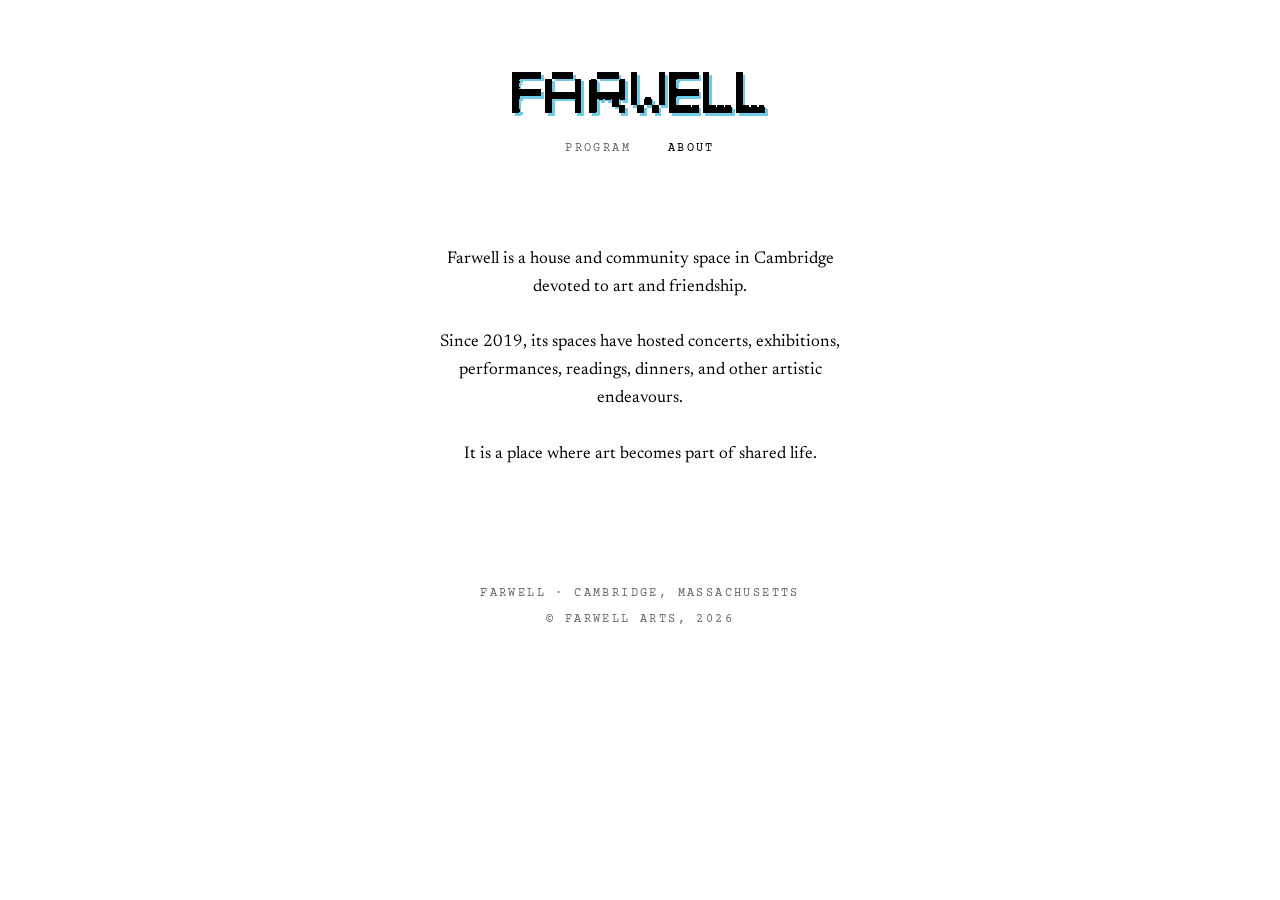
==== about.html @ 5a419f53 "An about page, and a nav to reach it Three sentences on what Farwell is, set in the same centred col" ====
<!DOCTYPE html>
<html lang="en">
<head>
<meta charset="utf-8">
<meta name="viewport" content="width=device-width, initial-scale=1">
<title>Farwell Arts &mdash; About</title>
<meta name="description" content="Farwell is a house and community space in Cambridge devoted to art and friendship.">
<link rel="preconnect" href="https://fonts.googleapis.com">
<link rel="preconnect" href="https://fonts.gstatic.com" crossorigin>
<link href="https://fonts.googleapis.com/css2?family=Courier+Prime:wght@400&family=Newsreader:ital,opsz,wght@0,6..72,400;1,6..72,400&display=swap" rel="stylesheet">
<link rel="stylesheet" href="style.css">
</head>
<body>
<div class="shell">

  <header>
    <h1 class="mark"><img src="farwell.svg" alt="Farwell" width="192" height="33"></h1>
    <nav class="nav">
      <a href="index.html">Program</a>
      <a href="about.html" aria-current="page">About</a>
    </nav>
  </header>

  <main>
    <div class="about">
      <p>Farwell is a house and community space in Cambridge devoted to art and friendship.</p>
      <p>Since 2019, its spaces have hosted concerts, exhibitions, performances, readings, dinners, and other artistic endeavours.</p>
      <p>It is a place where art becomes part of shared life.</p>
    </div>
  </main>

  <footer class="colophon">
    <div>Farwell &middot; Cambridge, Massachusetts</div>
    <div>&copy; Farwell Arts, 2026</div>
  </footer>

</div>
</body>
</html>
---- style.css ----
/* --------------------------------------------------------------------------
   farwell-arts.org
   One centred column on white. Hierarchy comes from case and space.
   Section labels are tracked-out mono; titles are italic; everything else
   sits quietly beneath them.
   -------------------------------------------------------------------------- */

:root {
  --paper: #ffffff;
  --ink:   #000000;
  --quiet: #6b6b6b;

  --serif: "Newsreader", "Times New Roman", Times, serif;
  --mono:  "Courier Prime", ui-monospace, "SF Mono", Menlo, Courier, monospace;
}

* { box-sizing: border-box; }

html { -webkit-text-size-adjust: 100%; }

body {
  margin: 0;
  background: var(--paper);
  color: var(--ink);
  font-family: var(--serif);
  font-size: 1.0625rem;
  line-height: 1.5;
  font-weight: 400;
  text-align: center;
  -webkit-font-smoothing: antialiased;
  text-rendering: optimizeLegibility;
}

.shell {
  max-width: 38rem;
  margin: 0 auto;
  padding: 4.5rem 1.5rem 6rem;
}

/* ---- masthead ------------------------------------------------------------ */

.mark {
  margin: 0 0 1.5rem;
  font-size: inherit;
  font-weight: 400;
}

/* the wordmark is drawn, not set */
.mark img {
  display: block;
  width: 16rem;
  max-width: 78%;
  height: auto;
  margin: 0 auto;
}

/* ---- navigation ---------------------------------------------------------- */

.nav {
  font-family: var(--mono);
  font-size: 0.75rem;
  letter-spacing: 0.2em;
  text-transform: uppercase;
  margin: 1.4rem 0 0;
}

.nav a {
  color: var(--quiet);
  text-decoration: none;
  margin: 0 0.85rem;
}
.nav a:hover { color: var(--ink); }
.nav a[aria-current="page"] { color: var(--ink); }

/* ---- about --------------------------------------------------------------- */

.about {
  max-width: 26rem;
  margin: 5.5rem auto 0;
}

.about p { margin: 0 0 1.7rem; line-height: 1.65; }
.about p:last-child { margin-bottom: 0; }

/* ---- section labels ------------------------------------------------------ */

.label {
  font-family: var(--mono);
  font-size: 0.9375rem;
  font-weight: 400;
  letter-spacing: 0.2em;
  text-transform: uppercase;
  margin: 5.5rem 0 2.25rem;
}

/* ---- entries ------------------------------------------------------------- */

.event { margin: 0 0 2.75rem; }
.event:last-child { margin-bottom: 0; }

.event .title {
  display: block;
  font-style: italic;
  font-size: 1.25rem;
  line-height: 1.4;
}

.event .with,
.event .when {
  display: block;
  line-height: 1.55;
}

.event .when { color: var(--quiet); }

.event .note {
  display: block;
  color: var(--quiet);
  font-size: 0.9375rem;
  line-height: 1.6;
  max-width: 27rem;
  margin: 0.55rem auto 0;
}

/* ---- footer -------------------------------------------------------------- */

.colophon {
  font-family: var(--mono);
  font-size: 0.75rem;
  letter-spacing: 0.2em;
  text-transform: uppercase;
  color: var(--quiet);
  margin-top: 7rem;
  line-height: 2.2;
}

/* ---- small screens ------------------------------------------------------- */

@media (max-width: 34rem) {
  .shell { padding: 3rem 1.25rem 4.5rem; }
  .label { margin: 4rem 0 2rem; }
  .event { margin-bottom: 2.5rem; }
  .event .title { font-size: 1.1875rem; }
}
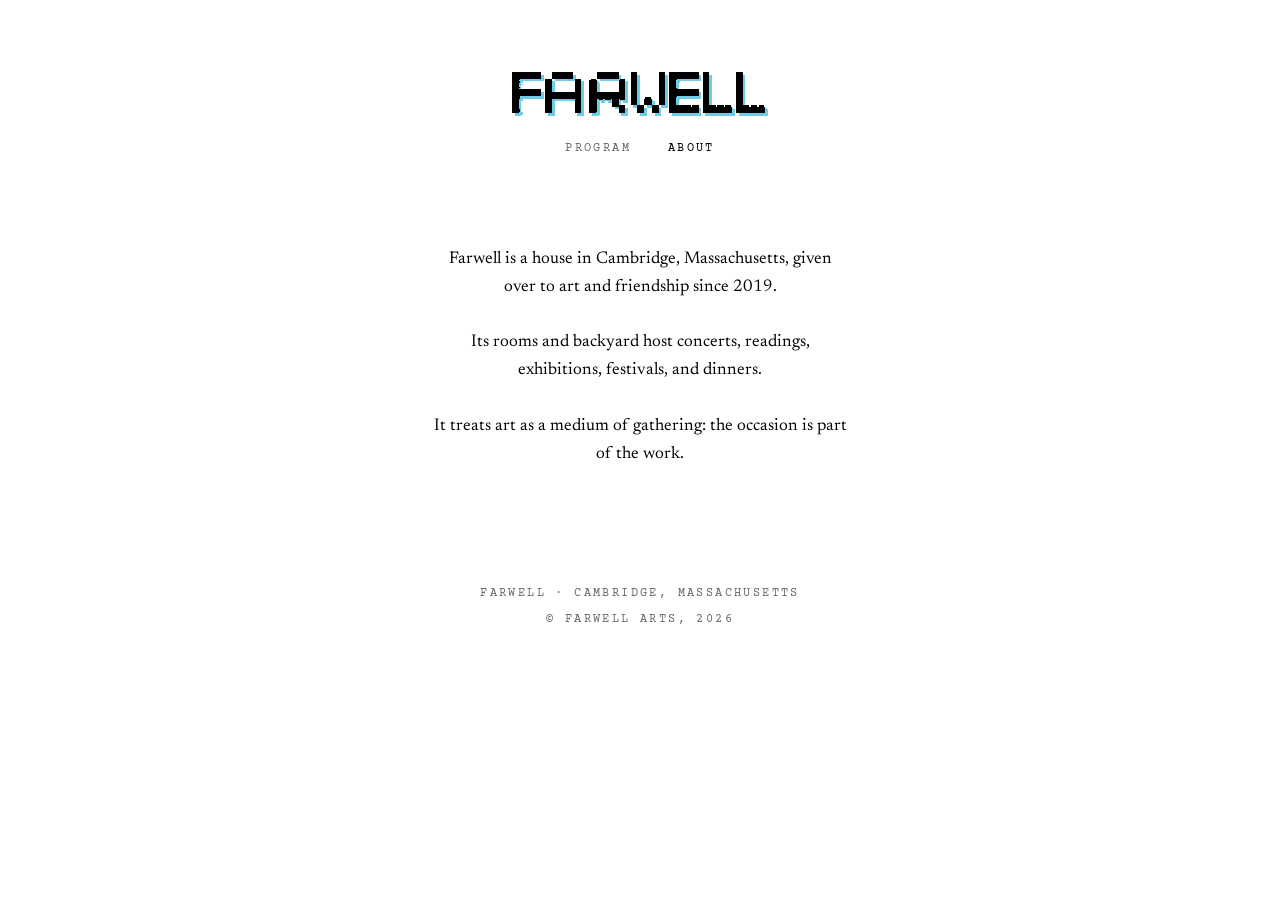
==== commit 2fe961da: "Rewrite the about text Three sentences that state what the house is, what happens in it, and what it" ====
--- a/about.html
+++ b/about.html
@@ -4,7 +4,7 @@
 <meta charset="utf-8">
 <meta name="viewport" content="width=device-width, initial-scale=1">
 <title>Farwell Arts &mdash; About</title>
-<meta name="description" content="Farwell is a house and community space in Cambridge devoted to art and friendship.">
+<meta name="description" content="Farwell is a house in Cambridge, Massachusetts, given over to art and friendship since 2019.">
 <link rel="preconnect" href="https://fonts.googleapis.com">
 <link rel="preconnect" href="https://fonts.gstatic.com" crossorigin>
 <link href="https://fonts.googleapis.com/css2?family=Courier+Prime:wght@400&family=Newsreader:ital,opsz,wght@0,6..72,400;1,6..72,400&display=swap" rel="stylesheet">
@@ -23,9 +23,9 @@
 
   <main>
     <div class="about">
-      <p>Farwell is a house and community space in Cambridge devoted to art and friendship.</p>
-      <p>Since 2019, its spaces have hosted concerts, exhibitions, performances, readings, dinners, and other artistic endeavours.</p>
-      <p>It is a place where art becomes part of shared life.</p>
+      <p>Farwell is a house in Cambridge, Massachusetts, given over to art and friendship since 2019.</p>
+      <p>Its rooms and backyard host concerts, readings, exhibitions, festivals, and dinners.</p>
+      <p>It treats art as a medium of gathering: the occasion is part of the work.</p>
     </div>
   </main>
 
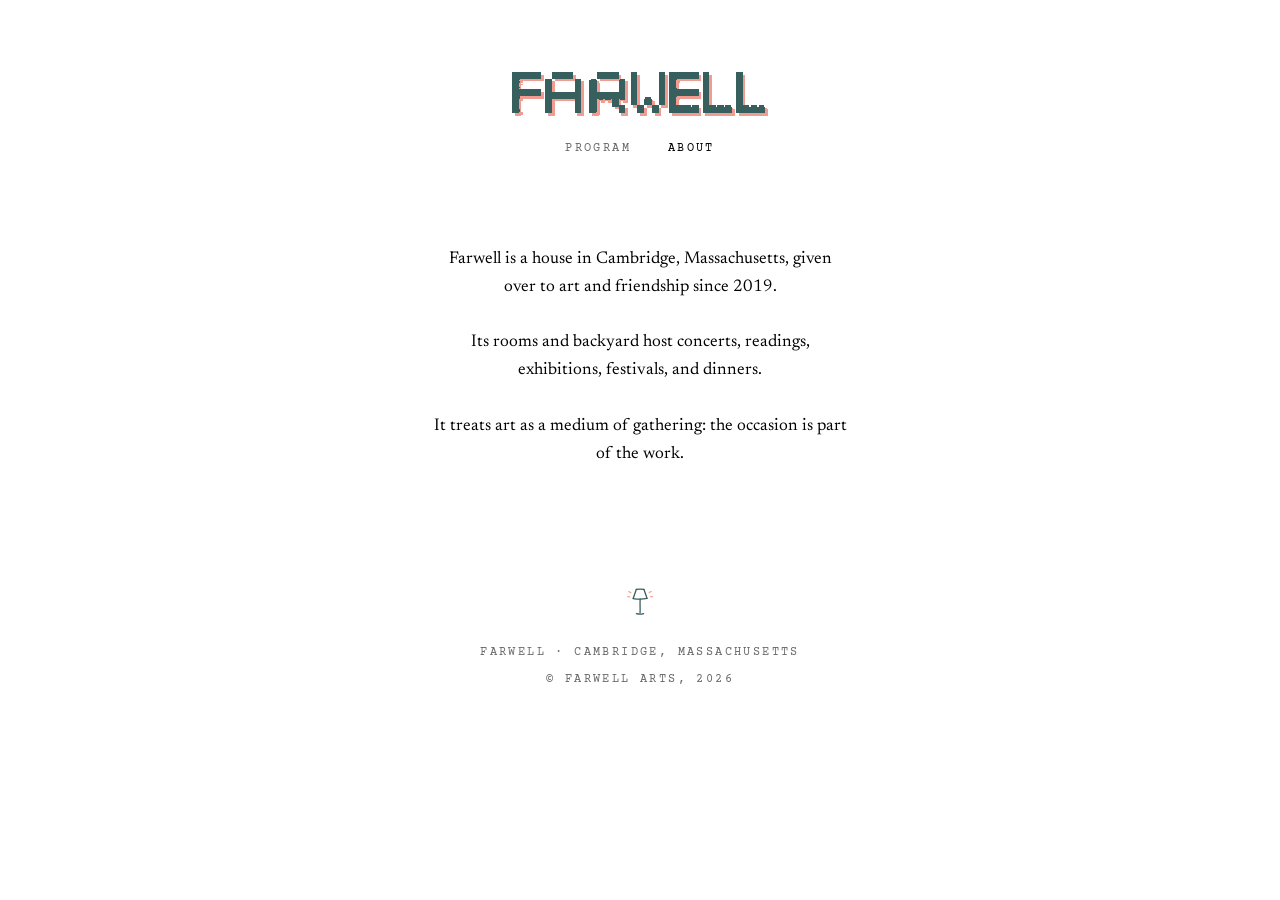
==== commit e7c3f3d7: "A lamp for the favicon and the colophon The floor lamp from the backyard, drawn as a six-stroke line" ====
--- a/about.html
+++ b/about.html
@@ -8,6 +8,7 @@
 <link rel="preconnect" href="https://fonts.googleapis.com">
 <link rel="preconnect" href="https://fonts.gstatic.com" crossorigin>
 <link href="https://fonts.googleapis.com/css2?family=Courier+Prime:wght@400&family=Newsreader:ital,opsz,wght@0,6..72,400;1,6..72,400&display=swap" rel="stylesheet">
+<link rel="icon" href="lamp.svg" type="image/svg+xml">
 <link rel="stylesheet" href="style.css">
 </head>
 <body>
@@ -30,6 +31,7 @@
   </main>
 
   <footer class="colophon">
+    <img class="device" src="lamp-rays.svg" alt="" width="28" height="37">
     <div>Farwell &middot; Cambridge, Massachusetts</div>
     <div>&copy; Farwell Arts, 2026</div>
   </footer>
--- a/style.css
+++ b/style.css
@@ -113,16 +113,15 @@
 
 .event .when { color: var(--quiet); }
 
-.event .note {
-  display: block;
-  color: var(--quiet);
-  font-size: 0.9375rem;
-  line-height: 1.6;
-  max-width: 27rem;
-  margin: 0.55rem auto 0;
-}
 
 /* ---- footer -------------------------------------------------------------- */
+
+.colophon .device {
+  display: block;
+  width: 1.75rem;
+  height: auto;
+  margin: 0 auto 1.4rem;
+}
 
 .colophon {
   font-family: var(--mono);
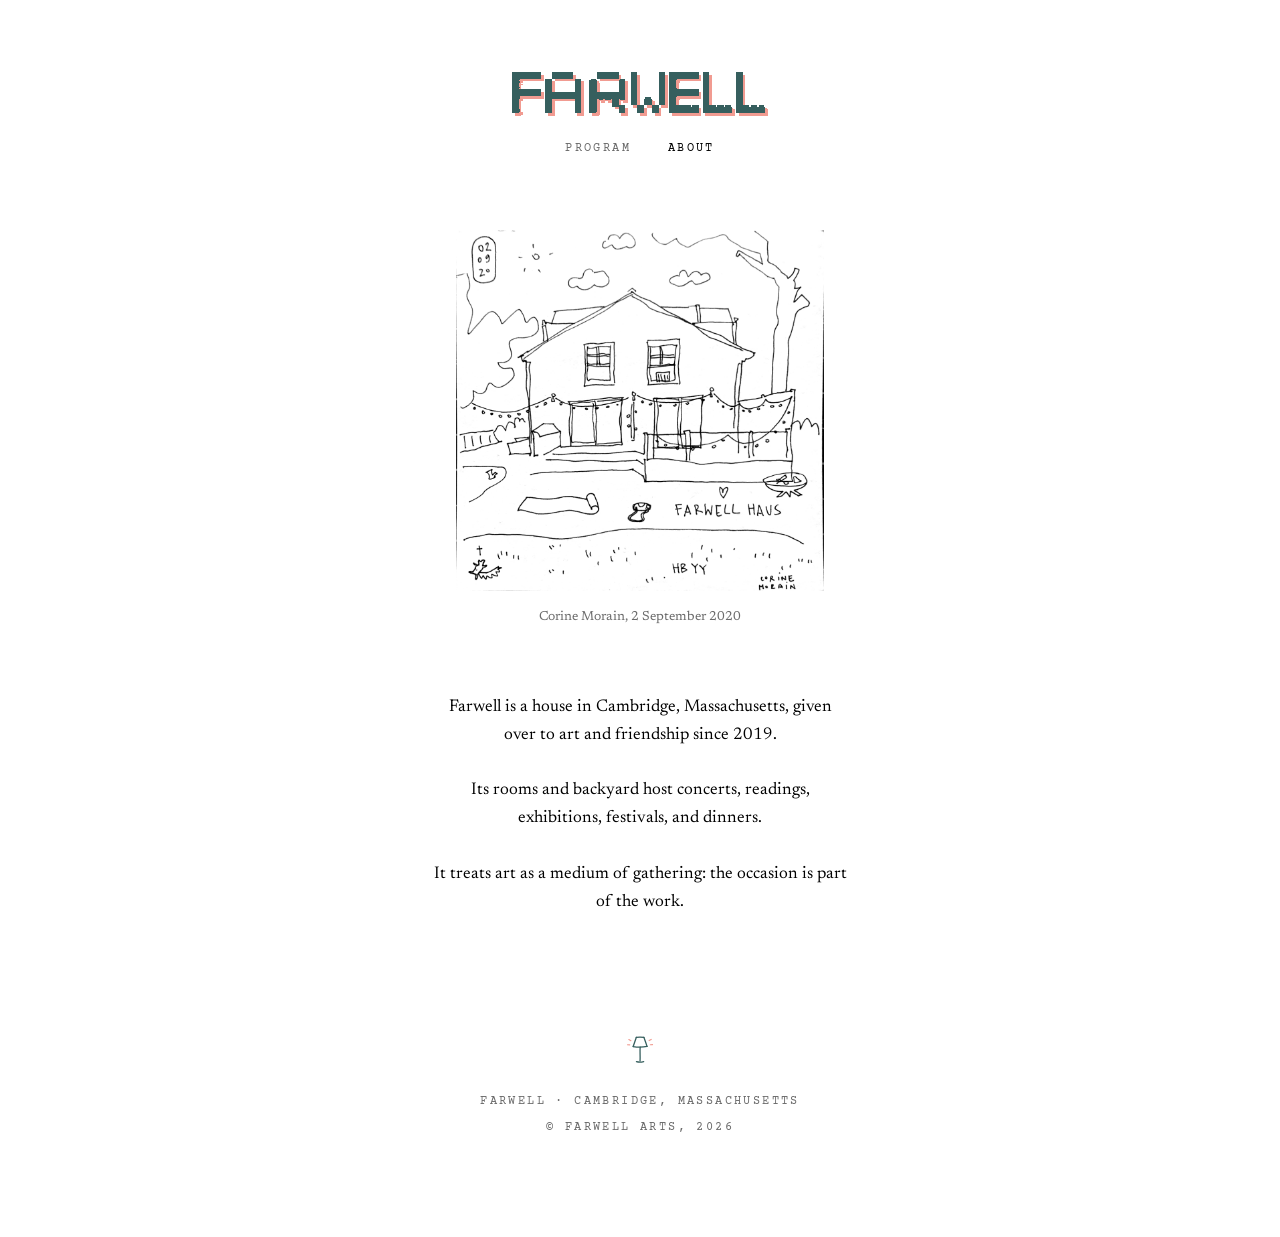
==== commit 8656214e: "The Farwell Haus drawing on the about page Corine Morain's pen drawing, dated 2 September 2020, stra" ====
--- a/about.html
+++ b/about.html
@@ -23,6 +23,11 @@
   </header>
 
   <main>
+    <figure class="plate">
+      <img src="farwell-haus.png" alt="Pen drawing of the Farwell house: a gabled two-storey house behind a fence strung with lights, a grill and a garden hose in the yard, captioned FARWELL HAUS." width="1100" height="1078">
+      <figcaption>Corine Morain, 2 September 2020</figcaption>
+    </figure>
+
     <div class="about">
       <p>Farwell is a house in Cambridge, Massachusetts, given over to art and friendship since 2019.</p>
       <p>Its rooms and backyard host concerts, readings, exhibitions, festivals, and dinners.</p>
--- a/style.css
+++ b/style.css
@@ -72,11 +72,31 @@
 .nav a:hover { color: var(--ink); }
 .nav a[aria-current="page"] { color: var(--ink); }
 
+/* ---- plate --------------------------------------------------------------- */
+
+.plate {
+  max-width: 23rem;
+  margin: 4.5rem auto 0;
+}
+
+.plate img {
+  display: block;
+  width: 100%;
+  height: auto;
+}
+
+.plate figcaption {
+  color: var(--quiet);
+  font-size: 0.8125rem;
+  line-height: 1.5;
+  margin-top: 1rem;
+}
+
 /* ---- about --------------------------------------------------------------- */
 
 .about {
   max-width: 26rem;
-  margin: 5.5rem auto 0;
+  margin: 4.25rem auto 0;
 }
 
 .about p { margin: 0 0 1.7rem; line-height: 1.65; }
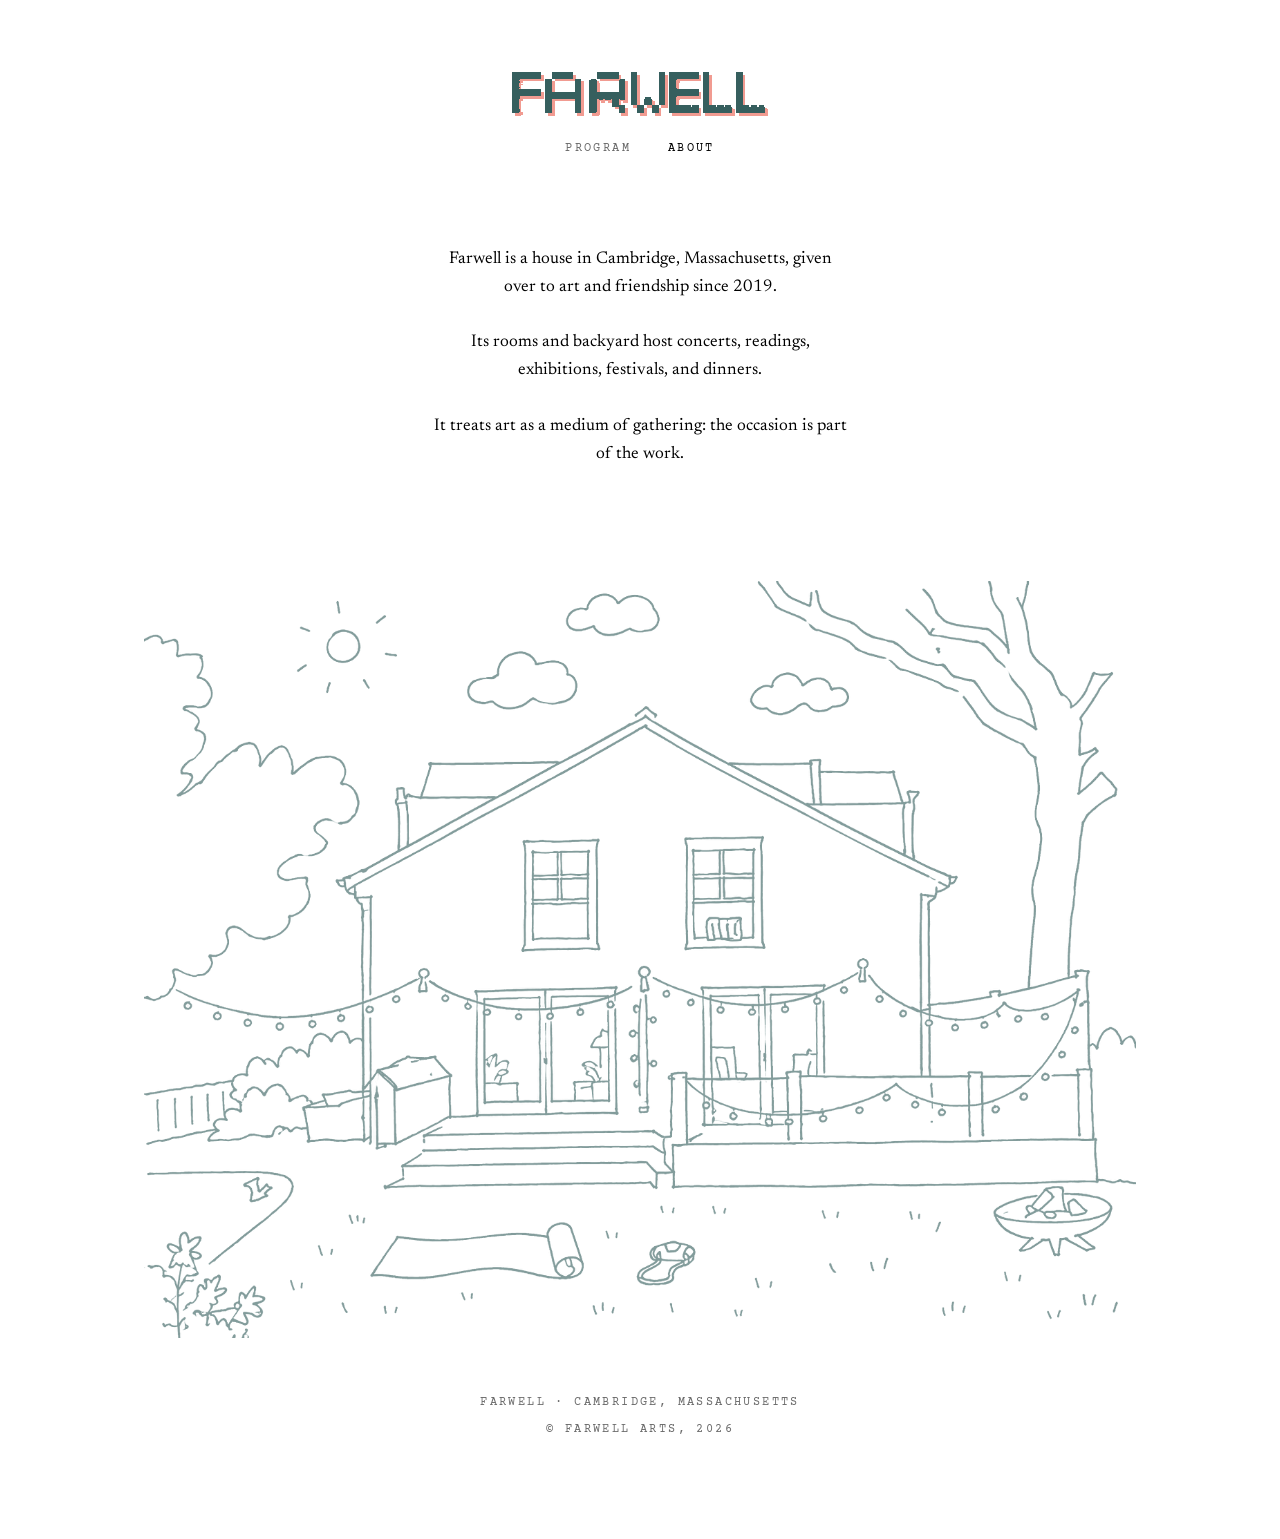
==== commit 79b2fea0: "The house becomes the ground, not a plate Swapped in the redrawn version, knocked the white out to a" ====
--- a/about.html
+++ b/about.html
@@ -9,6 +9,8 @@
 <link rel="preconnect" href="https://fonts.gstatic.com" crossorigin>
 <link href="https://fonts.googleapis.com/css2?family=Courier+Prime:wght@400&family=Newsreader:ital,opsz,wght@0,6..72,400;1,6..72,400&display=swap" rel="stylesheet">
 <link rel="icon" href="lamp.svg" type="image/svg+xml">
+<link rel="alternate icon" href="lamp-32.png" sizes="32x32">
+<link rel="apple-touch-icon" href="lamp-180.png">
 <link rel="stylesheet" href="style.css">
 </head>
 <body>
@@ -23,11 +25,6 @@
   </header>
 
   <main>
-    <figure class="plate">
-      <img src="farwell-haus.png" alt="Pen drawing of the Farwell house: a gabled two-storey house behind a fence strung with lights, a grill and a garden hose in the yard, captioned FARWELL HAUS." width="1100" height="1078">
-      <figcaption>Corine Morain, 2 September 2020</figcaption>
-    </figure>
-
     <div class="about">
       <p>Farwell is a house in Cambridge, Massachusetts, given over to art and friendship since 2019.</p>
       <p>Its rooms and backyard host concerts, readings, exhibitions, festivals, and dinners.</p>
@@ -35,8 +32,9 @@
     </div>
   </main>
 
+    <img class="ground" src="haus.png" alt="Line drawing of the Farwell house: a gabled two-storey house behind a fence strung with lights, a fire pit and a garden hose in the yard." width="1435" height="1096">
+
   <footer class="colophon">
-    <img class="device" src="lamp-rays.svg" alt="" width="28" height="37">
     <div>Farwell &middot; Cambridge, Massachusetts</div>
     <div>&copy; Farwell Arts, 2026</div>
   </footer>
--- a/style.css
+++ b/style.css
@@ -17,6 +17,8 @@
 * { box-sizing: border-box; }
 
 html { -webkit-text-size-adjust: 100%; }
+
+body { overflow-x: hidden; }
 
 body {
   margin: 0;
@@ -72,31 +74,11 @@
 .nav a:hover { color: var(--ink); }
 .nav a[aria-current="page"] { color: var(--ink); }
 
-/* ---- plate --------------------------------------------------------------- */
-
-.plate {
-  max-width: 23rem;
-  margin: 4.5rem auto 0;
-}
-
-.plate img {
-  display: block;
-  width: 100%;
-  height: auto;
-}
-
-.plate figcaption {
-  color: var(--quiet);
-  font-size: 0.8125rem;
-  line-height: 1.5;
-  margin-top: 1rem;
-}
-
 /* ---- about --------------------------------------------------------------- */
 
 .about {
   max-width: 26rem;
-  margin: 4.25rem auto 0;
+  margin: 5.5rem auto 0;
 }
 
 .about p { margin: 0 0 1.7rem; line-height: 1.65; }
@@ -136,11 +118,22 @@
 
 /* ---- footer -------------------------------------------------------------- */
 
-.colophon .device {
+/* ---- the drawing, as the page's ground ----------------------------------- */
+
+.ground {
   display: block;
-  width: 1.75rem;
+  position: relative;
+  left: 50%;
+  transform: translateX(-50%);
+  width: 100vw;
+  max-width: 62rem;
   height: auto;
-  margin: 0 auto 1.4rem;
+  margin-top: 7rem;
+  opacity: 0.62;
+}
+
+@media (max-width: 44rem) {
+  .ground { margin-top: 4.5rem; }
 }
 
 .colophon {
@@ -149,7 +142,7 @@
   letter-spacing: 0.2em;
   text-transform: uppercase;
   color: var(--quiet);
-  margin-top: 7rem;
+  margin-top: 3.25rem;
   line-height: 2.2;
 }
 
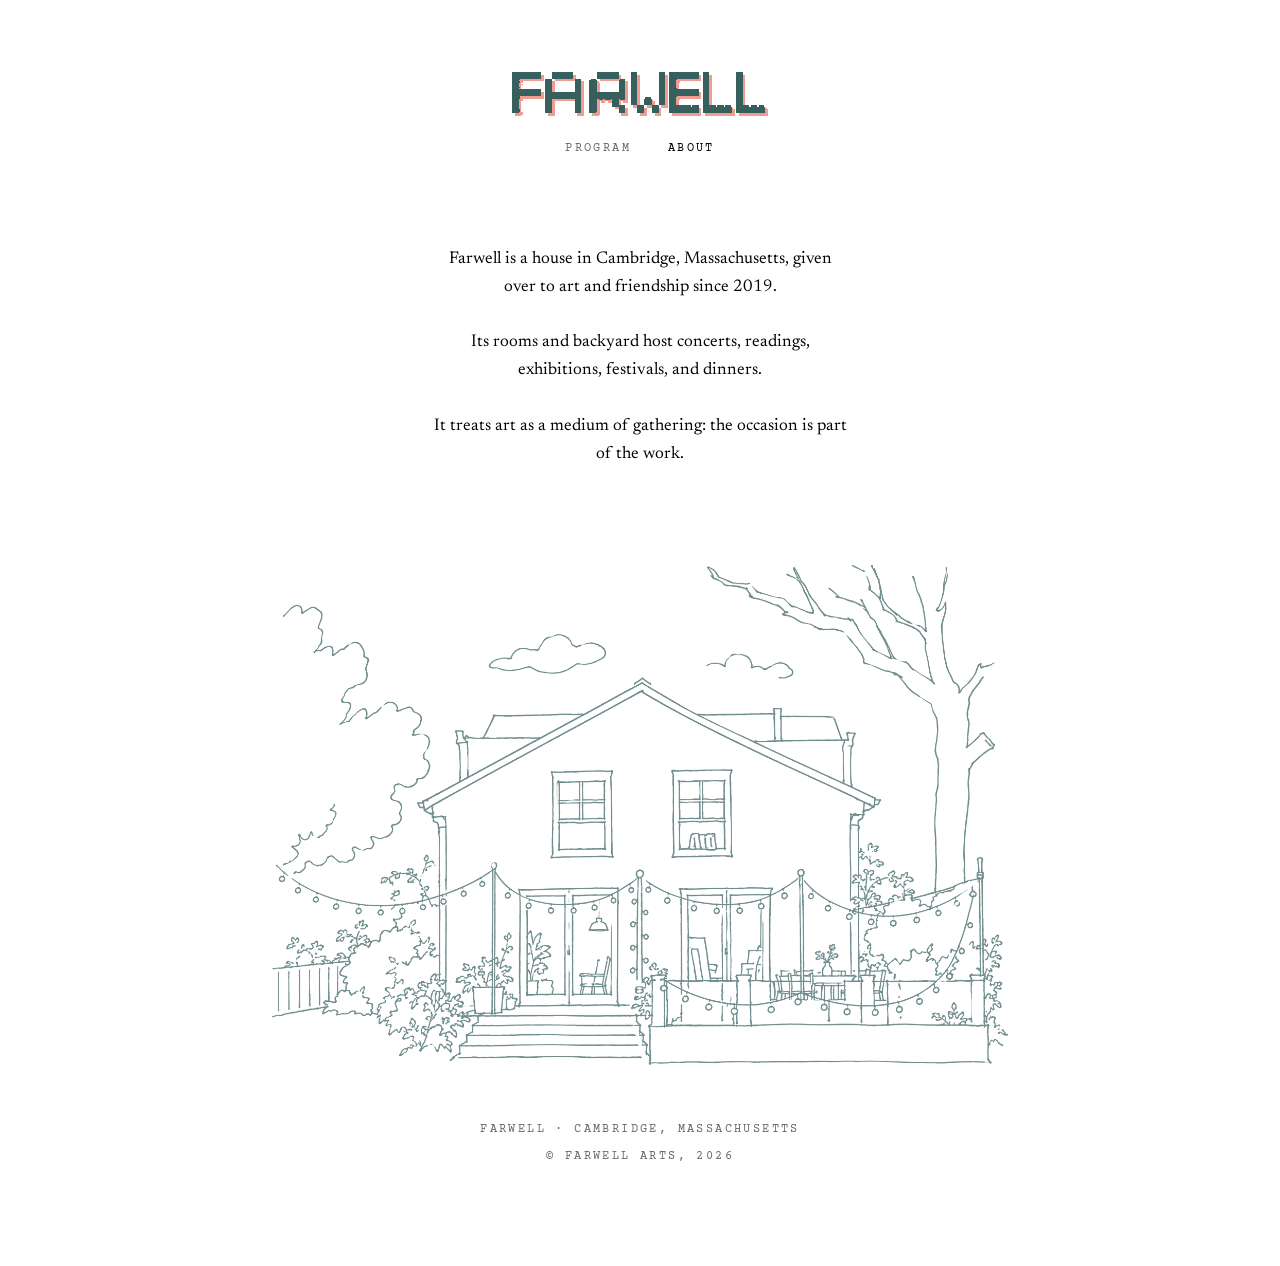
==== commit 24366b79: "New drawing, smaller on the page, lighter to load Replaces the ground with the more detailed version" ====
--- a/about.html
+++ b/about.html
@@ -32,7 +32,7 @@
     </div>
   </main>
 
-    <img class="ground" src="haus.png" alt="Line drawing of the Farwell house: a gabled two-storey house behind a fence strung with lights, a fire pit and a garden hose in the yard." width="1435" height="1096">
+    <img class="ground" src="haus.png" alt="Line drawing of the Farwell house: a gabled two-storey house behind a fence strung with lights, chairs and planters on the deck, and a tree overhead." width="1430" height="973">
 
   <footer class="colophon">
     <div>Farwell &middot; Cambridge, Massachusetts</div>
--- a/style.css
+++ b/style.css
@@ -126,10 +126,10 @@
   left: 50%;
   transform: translateX(-50%);
   width: 100vw;
-  max-width: 62rem;
+  max-width: 46rem;
   height: auto;
-  margin-top: 7rem;
-  opacity: 0.62;
+  margin-top: 6rem;
+  opacity: 0.7;
 }
 
 @media (max-width: 44rem) {
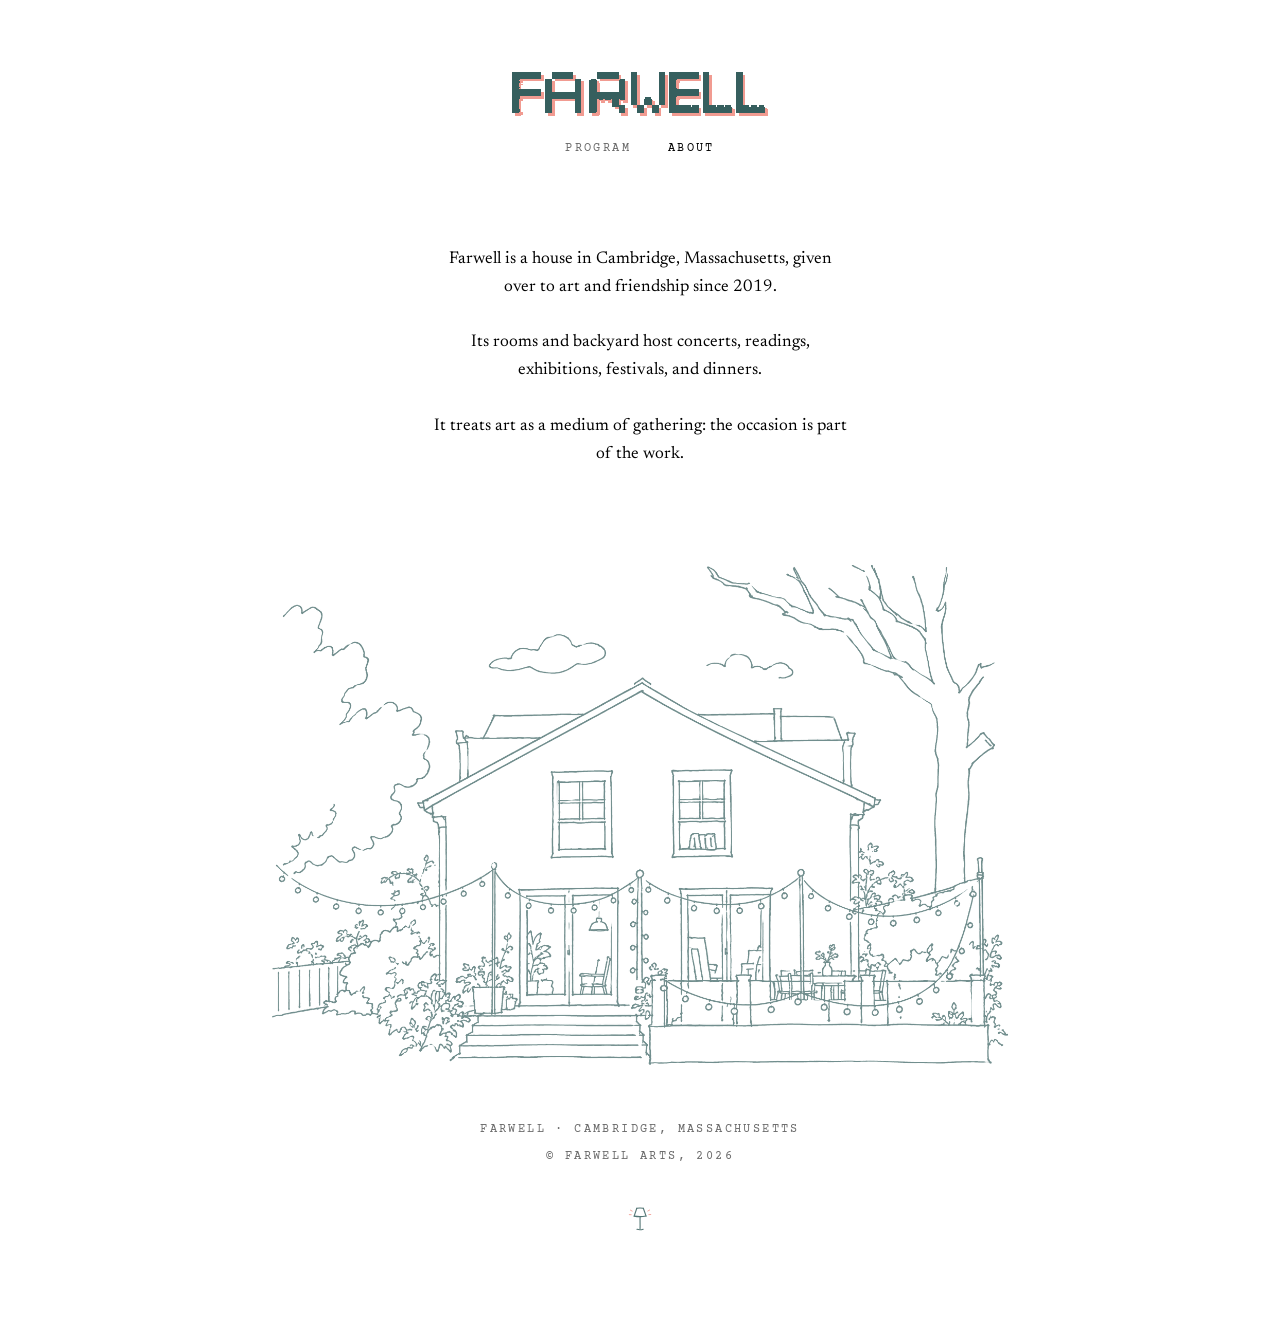
==== commit e6d69486: "Bring the lamp back, below the colophon It came out when the house drawing took over the footer. Put" ====
--- a/about.html
+++ b/about.html
@@ -37,6 +37,7 @@
   <footer class="colophon">
     <div>Farwell &middot; Cambridge, Massachusetts</div>
     <div>&copy; Farwell Arts, 2026</div>
+    <img class="device" src="lamp-rays.svg" alt="" width="28" height="37">
   </footer>
 
 </div>
--- a/style.css
+++ b/style.css
@@ -9,6 +9,7 @@
   --paper: #ffffff;
   --ink:   #000000;
   --quiet: #6b6b6b;
+  --accent: #365f5e;   /* the masthead teal, for links */
 
   --serif: "Newsreader", "Times New Roman", Times, serif;
   --mono:  "Courier Prime", ui-monospace, "SF Mono", Menlo, Courier, monospace;
@@ -115,6 +116,16 @@
 
 .event .when { color: var(--quiet); }
 
+/* artist links: visible, but they must not outshout the names */
+.event a {
+  color: inherit;
+  text-decoration: underline;
+  text-decoration-color: #cfcfcf;
+  text-decoration-thickness: 1px;
+  text-underline-offset: 3px;
+}
+.event a:hover { color: var(--accent); text-decoration-color: currentColor; }
+
 
 /* ---- footer -------------------------------------------------------------- */
 
@@ -136,6 +147,15 @@
   .ground { margin-top: 4.5rem; }
 }
 
+/* the lamp closes the page, after the colophon rather than above it */
+.colophon .device {
+  display: block;
+  width: 1.5rem;
+  height: auto;
+  margin: 1.9rem auto 0;
+  opacity: 0.85;
+}
+
 .colophon {
   font-family: var(--mono);
   font-size: 0.75rem;
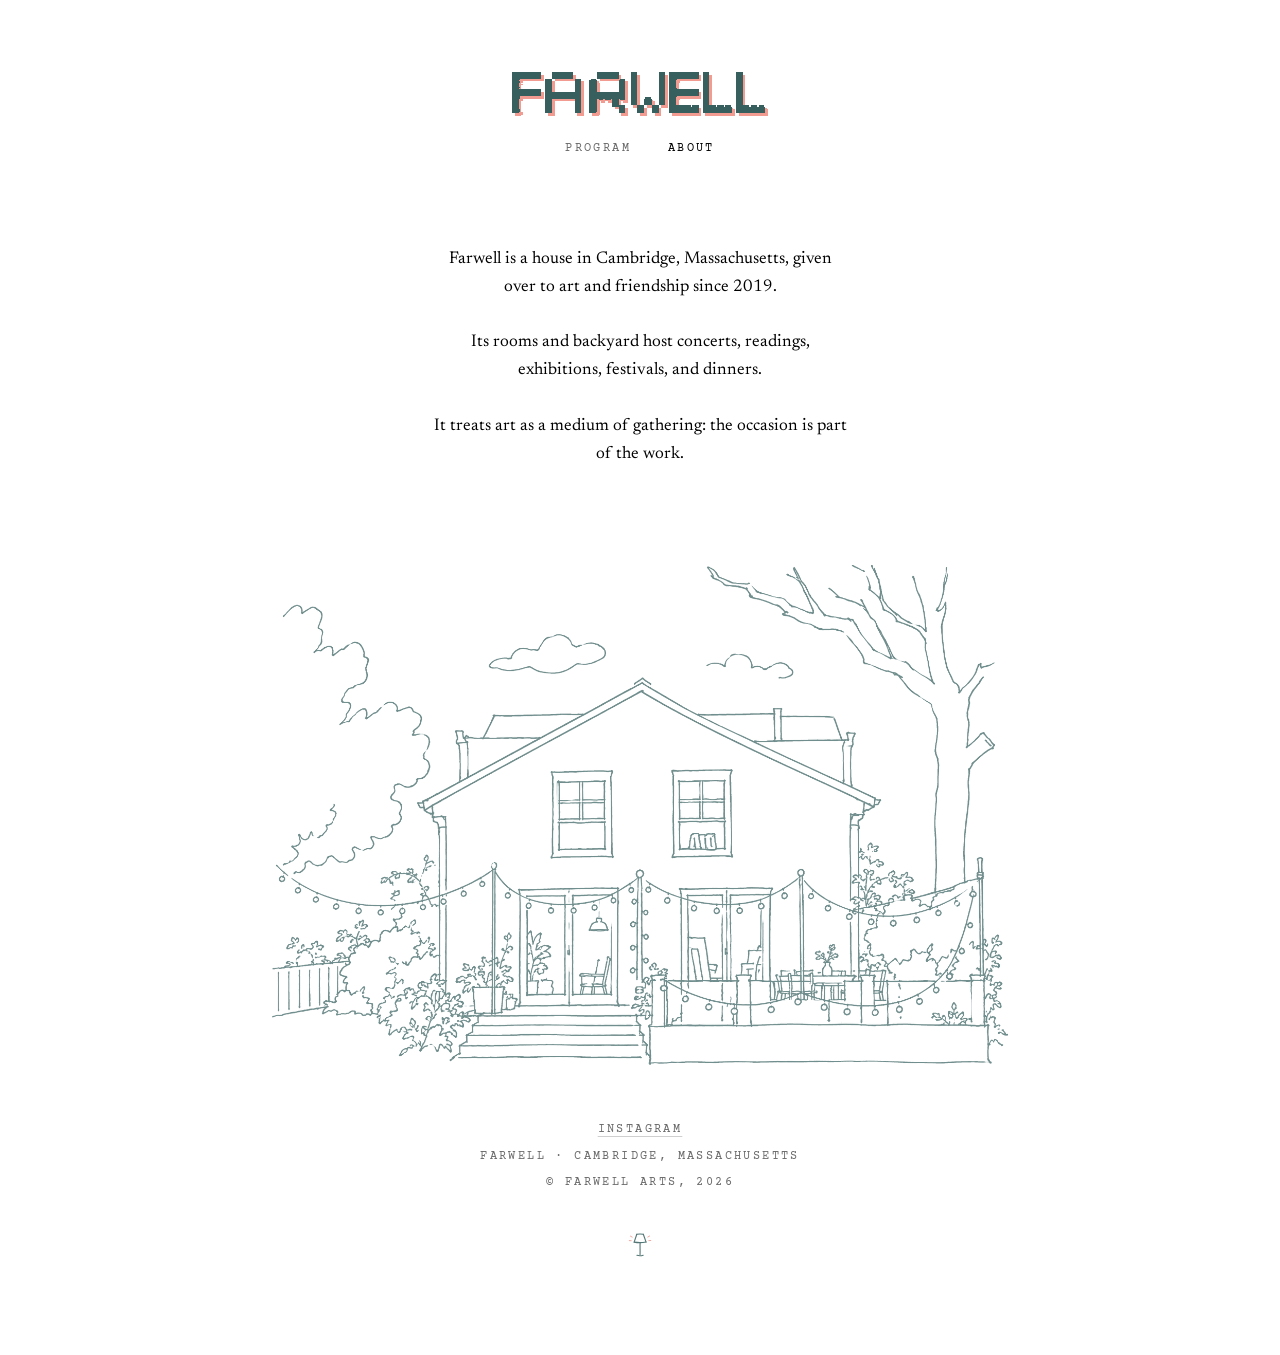
==== commit eb68fd5d: "Instagram in the colophon Put it at the head of the footer rather than behind a contact page: it is " ====
--- a/about.html
+++ b/about.html
@@ -35,6 +35,7 @@
     <img class="ground" src="haus.png" alt="Line drawing of the Farwell house: a gabled two-storey house behind a fence strung with lights, chairs and planters on the deck, and a tree overhead." width="1430" height="973">
 
   <footer class="colophon">
+    <div><a href="https://www.instagram.com/farwell.arts">Instagram</a></div>
     <div>Farwell &middot; Cambridge, Massachusetts</div>
     <div>&copy; Farwell Arts, 2026</div>
     <img class="device" src="lamp-rays.svg" alt="" width="28" height="37">
--- a/style.css
+++ b/style.css
@@ -147,6 +147,15 @@
   .ground { margin-top: 4.5rem; }
 }
 
+.colophon a {
+  color: inherit;
+  text-decoration: underline;
+  text-decoration-color: #cfcfcf;
+  text-decoration-thickness: 1px;
+  text-underline-offset: 4px;
+}
+.colophon a:hover { color: var(--accent); text-decoration-color: currentColor; }
+
 /* the lamp closes the page, after the colophon rather than above it */
 .colophon .device {
   display: block;
